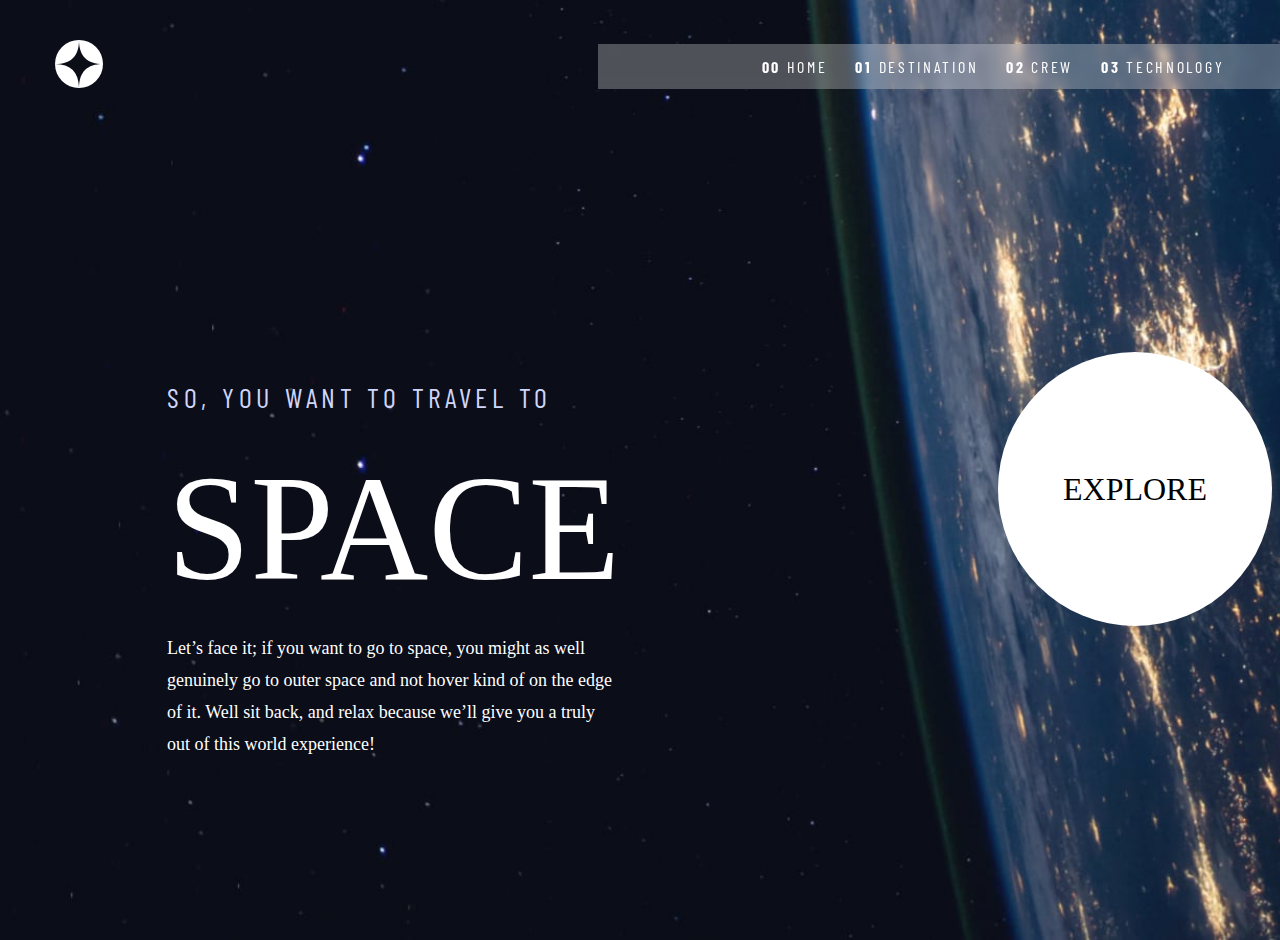
==== index.html @ a511d843 "destination pages" ====
<!DOCTYPE html>
<html lang="pt-br">

<head>
  <meta charset="UTF-8">
  <meta name="viewport" content="width=device-width, initial-scale=1.0">
  <link rel="stylesheet" href="./css/style.css">
  <link rel="icon" type="image/png" sizes="32x32" href="./assets/favicon-32x32.png">
  
  <title>Frontend Mentor | Space tourism website</title>
</head>

<body>

  <header class="flex-container">
    <section class="logo"><img src="./assets/shared/logo.svg" alt=""></section>
    <nav id='menu'>
      <ul>
        <li><a id="btn-01" href='./index.html'><b>00</b> Home</a></li>
        <li><a id="btn-02" href='./destination-moon.html'><b>01</b> Destination</a></li>
        <li><a id="btn-03" href='http://'><b>02</b> Crew</a></li>
        <li><a id="btn-04" href='http://'><b>03</b> Technology</a></li>
      </ul>
    </nav>
  </header>
  <main>
    <section class="description">
      <p class="title">
        So, you want to travel to
      </p>
      <p class="space">
        Space
      </p>
      <p class="text">
        Let’s face it; if you want to go to space, you might as well genuinely go to
        outer space and not hover kind of on the edge of it. Well sit back, and relax
        because we’ll give you a truly out of this world experience!
      </p>
    </section>
    <section>
      <div class="circle">explore</div>
    </section>
  </main>



</body>

</html>
---- css/style.css ----
@import url('https://fonts.googleapis.com/css2?family=Inconsolata:wght@200;300;400&family=Inter&family=Montserrat:wght@100;400&family=Outfit:wght@300;400;600&display=swap');
@import url('https://fonts.googleapis.com/css2?family=Barlow+Condensed&family=Inconsolata:wght@200;300;400&family=Inter&family=Montserrat:wght@100;400&family=Outfit:wght@300;400;600&display=swap');

body {
	background-image: url('../assets/home/background-home-desktop.jpg');
	background-size: cover;
	background-repeat: no-repeat;
	margin: auto;
	width: 1440px;
	height: 900px;
}

header {
	margin-top: 40px;
	margin-left: 55px;
	display: flex;
	justify-content: space-between;
	align-items: center;
}
main {
	display: flex;
	margin: 260px 168px 131px 167px;
	justify-content: space-between;
}

#menu {
	font-family: 'Barlow Condensed';
	font-size: 16px;
	line-height: 19px;
	letter-spacing: 2.7px;
	color: #FFFFFF;
	background: #ffffff48;
	backdrop-filter: blur(5px);
	text-transform: uppercase;
	width: 50%;
	display: flex;
	align-items: center;
	padding-left: 150px;
}



.title {
	height: 34px;
	text-transform: uppercase;
	font-family: 'Barlow Condensed';
	font-style: normal;
	font-weight: normal;
	font-size: 28px;
	line-height: 34px;
	letter-spacing: 4.725px;
	color: #D0D6F9;
}

.space {
	margin: 0;
	text-transform: uppercase;
	font-family: 'Bellefair';
	font-style: normal;
	font-weight: normal;
	font-size: 150px;
	line-height: 172px;
	/* identical to box height */
	color: #FFFFFF;
}

.description {
	font-family: Barlow;
	font-style: normal;
	font-weight: normal;
	font-size: 18px;
	line-height: 32px;
	color: #D0D6F9;
}

.circle {
	font-family: 'Bellefair';
	font-size: 32px;
	text-transform: uppercase;
	width: 274px;
	height: 274px;
	border-radius: 50%;
	color: black;
	line-height: 274px;
	text-align: center;
	background: white;
}
.circle:hover{
	cursor: pointer;
	box-shadow: 0px 0px 0px 50px rgba(255, 255, 255, 0.158);
}
.description {
	width: 450px;
	height: 382px;
	color: white;
}

#menu ul,
#menu li {
	margin: 0 auto;
	padding: 0;
	list-style: none
}

#menu ul {
	width: 100%;
}

#menu li {
	float: left;
	display: inline;
	position: relative;
}

#menu a {
	display: block;
	line-height: 45px;
	padding: 0 14px;
	text-decoration: none;
	color: #FFFFFF;
	font-size: 16px;
}

#menu a.dropdown-arrow:after {
	content: "\25BE";
	margin-left: 5px;
}

#menu li a:hover {
	color: #d0d6f9;
	border-bottom: #8b8d92;
	border-bottom-style: solid;
	transition: 0.1s
}

/* @media screen and (max-width: 800px) {
	#menu {
		position: relative
	}

	#menu ul {
		background: #111;
		position: absolute;
		top: 100%;
		right: 0;
		left: 0;
		z-index: 3;
		height: auto;
		display: none
	}

	#menu ul.sub-menus {
		width: 100%;
		position: static;
	}

	#menu ul.sub-menus a {
		padding-left: 30px;
	}

	#menu li {
		display: block;
		float: none;
		width: auto;
	}

	#menu input,
	#menu label {
		position: absolute;
		top: 0;
		left: 0;
		display: block
	}

	#menu input {
		z-index: 4
	}

	#menu input:checked+label {
		color: white
	}

	#menu input:checked+label:before {
		content: "\00d7"
	}

	#menu input:checked~ul {
		display: block
	} 

}
	*/
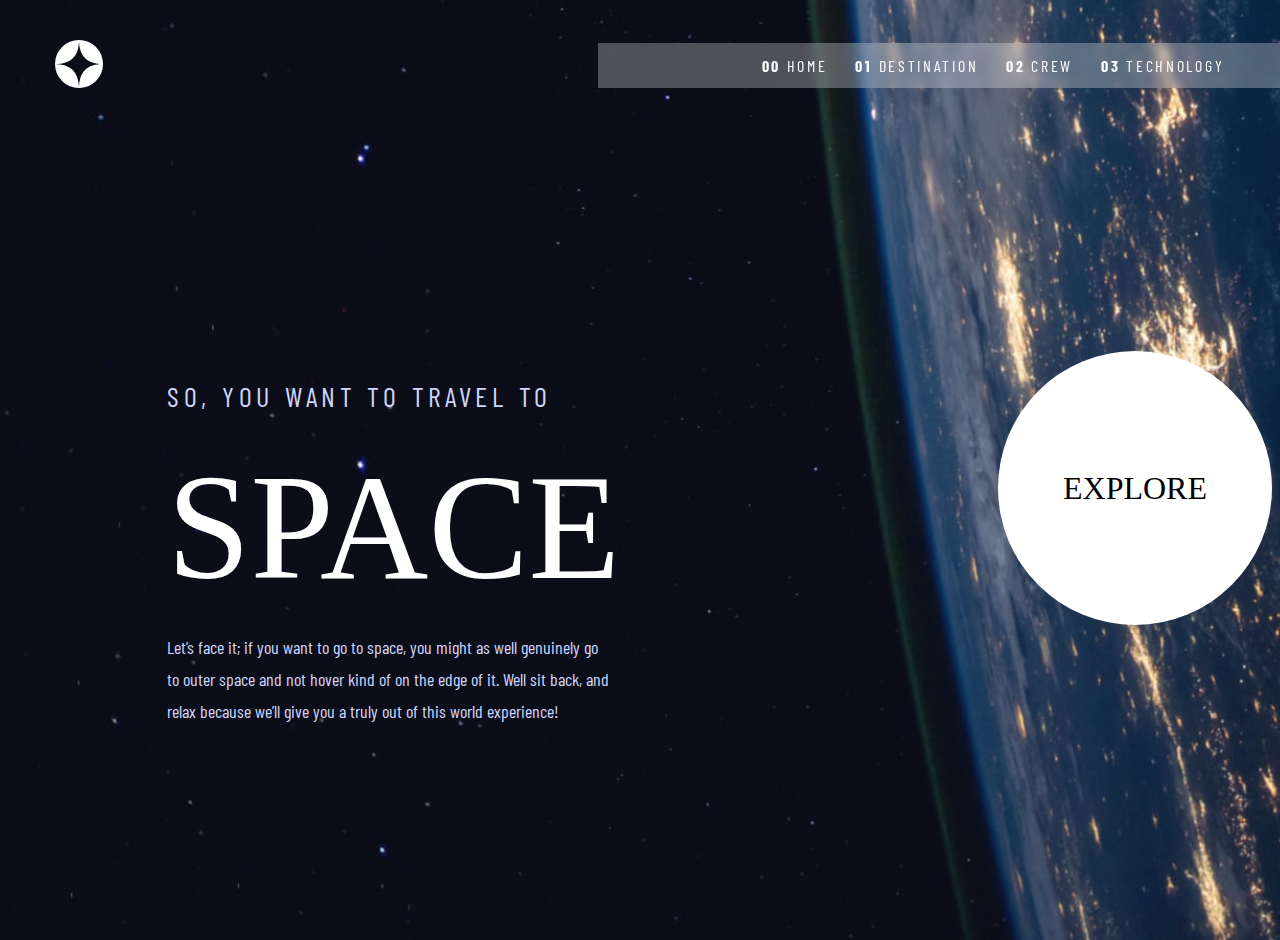
==== commit a2470637: "home page update" ====
--- a/index.html
+++ b/index.html
@@ -5,6 +5,7 @@
   <meta charset="UTF-8">
   <meta name="viewport" content="width=device-width, initial-scale=1.0">
   <link rel="stylesheet" href="./css/style.css">
+  <link rel="stylesheet" href="./css/menu.css">
   <link rel="icon" type="image/png" sizes="32x32" href="./assets/favicon-32x32.png">
   
   <title>Frontend Mentor | Space tourism website</title>
@@ -18,12 +19,14 @@
       <ul>
         <li><a id="btn-01" href='./index.html'><b>00</b> Home</a></li>
         <li><a id="btn-02" href='./destination-moon.html'><b>01</b> Destination</a></li>
-        <li><a id="btn-03" href='http://'><b>02</b> Crew</a></li>
-        <li><a id="btn-04" href='http://'><b>03</b> Technology</a></li>
+        <li><a id="btn-03" href='./crew-commander.html'><b>02</b> Crew</a></li>
+        <li><a id="btn-04" href='./technology-capsule.html'><b>03</b> Technology</a></li>
       </ul>
     </nav>
   </header>
+
   <main>
+
     <section class="description">
       <p class="title">
         So, you want to travel to
@@ -37,13 +40,11 @@
         because we’ll give you a truly out of this world experience!
       </p>
     </section>
+  
     <section>
       <div class="circle">explore</div>
     </section>
+  
   </main>
-
-
-
 </body>
-
 </html>--- a/css/style.css
+++ b/css/style.css
@@ -1,5 +1,9 @@
-@import url('https://fonts.googleapis.com/css2?family=Inconsolata:wght@200;300;400&family=Inter&family=Montserrat:wght@100;400&family=Outfit:wght@300;400;600&display=swap');
 @import url('https://fonts.googleapis.com/css2?family=Barlow+Condensed&family=Inconsolata:wght@200;300;400&family=Inter&family=Montserrat:wght@100;400&family=Outfit:wght@300;400;600&display=swap');
+
+* {
+	text-transform: uppercase;
+	font-family: 'Barlow Condensed';
+}
 
 body {
 	background-image: url('../assets/home/background-home-desktop.jpg');
@@ -17,35 +21,17 @@
 	justify-content: space-between;
 	align-items: center;
 }
+
 main {
 	display: flex;
 	margin: 260px 168px 131px 167px;
 	justify-content: space-between;
 }
-
-#menu {
-	font-family: 'Barlow Condensed';
-	font-size: 16px;
-	line-height: 19px;
-	letter-spacing: 2.7px;
-	color: #FFFFFF;
-	background: #ffffff48;
-	backdrop-filter: blur(5px);
-	text-transform: uppercase;
-	width: 50%;
-	display: flex;
-	align-items: center;
-	padding-left: 150px;
+.description {
+	width: 444px;
+	height: 382px;
 }
-
-
-
 .title {
-	height: 34px;
-	text-transform: uppercase;
-	font-family: 'Barlow Condensed';
-	font-style: normal;
-	font-weight: normal;
 	font-size: 28px;
 	line-height: 34px;
 	letter-spacing: 4.725px;
@@ -53,24 +39,19 @@
 }
 
 .space {
+	font-family: 'Bellefair';
+	height: 172px;
+	line-height: 172px;
 	margin: 0;
-	text-transform: uppercase;
-	font-family: 'Bellefair';
-	font-style: normal;
-	font-weight: normal;
 	font-size: 150px;
-	line-height: 172px;
-	/* identical to box height */
 	color: #FFFFFF;
 }
 
-.description {
-	font-family: Barlow;
-	font-style: normal;
-	font-weight: normal;
+.text {
 	font-size: 18px;
 	line-height: 32px;
 	color: #D0D6F9;
+	text-transform: none;
 }
 
 .circle {
@@ -85,53 +66,15 @@
 	text-align: center;
 	background: white;
 }
-.circle:hover{
+
+.circle:hover {
 	cursor: pointer;
 	box-shadow: 0px 0px 0px 50px rgba(255, 255, 255, 0.158);
 }
-.description {
-	width: 450px;
-	height: 382px;
-	color: white;
-}
 
-#menu ul,
-#menu li {
-	margin: 0 auto;
-	padding: 0;
-	list-style: none
-}
 
-#menu ul {
-	width: 100%;
-}
 
-#menu li {
-	float: left;
-	display: inline;
-	position: relative;
-}
 
-#menu a {
-	display: block;
-	line-height: 45px;
-	padding: 0 14px;
-	text-decoration: none;
-	color: #FFFFFF;
-	font-size: 16px;
-}
-
-#menu a.dropdown-arrow:after {
-	content: "\25BE";
-	margin-left: 5px;
-}
-
-#menu li a:hover {
-	color: #d0d6f9;
-	border-bottom: #8b8d92;
-	border-bottom-style: solid;
-	transition: 0.1s
-}
 
 /* @media screen and (max-width: 800px) {
 	#menu {
--- a/css/menu.css
+++ b/css/menu.css
@@ -0,0 +1,58 @@
+@import url('https://fonts.googleapis.com/css2?family=Barlow+Condensed&family=Inconsolata:wght@200;300;400&family=Inter&family=Montserrat:wght@100;400&family=Outfit:wght@300;400;600&display=swap');
+
+#menu {
+	font-family: 'Barlow Condensed';
+	font-size: 16px;
+	line-height: 19px;
+	letter-spacing: 2.7px;
+	background: #ffffff48;
+	backdrop-filter: blur(5px);
+	width: 50%;
+	display: flex;
+	align-items: center;
+	padding-left: 150px;
+}
+
+#menu ul,
+#menu li {
+	margin: 0 auto;
+	padding: 0;
+	list-style: none;
+			
+}
+
+#menu ul {
+	width: 100%;
+}
+
+#menu li {
+	
+	float: left;
+	display: inline;
+	position: relative;
+}
+
+#menu a {
+	color: white; 
+	display: block;
+	line-height: 45px;
+	padding: 0 14px;
+	text-decoration: none;
+	font-size: 16px;
+}
+
+#menu a.dropdown-arrow:after {
+	content: "\25BE";
+	margin-left: 5px;
+}
+
+#menu a:hover{
+	color: #d0d6f9;
+	border-bottom: #8b8d92;
+	border-bottom-style: solid;
+	transition: 0.1s
+}
+#menu li a:active{
+	color: white;
+}
+
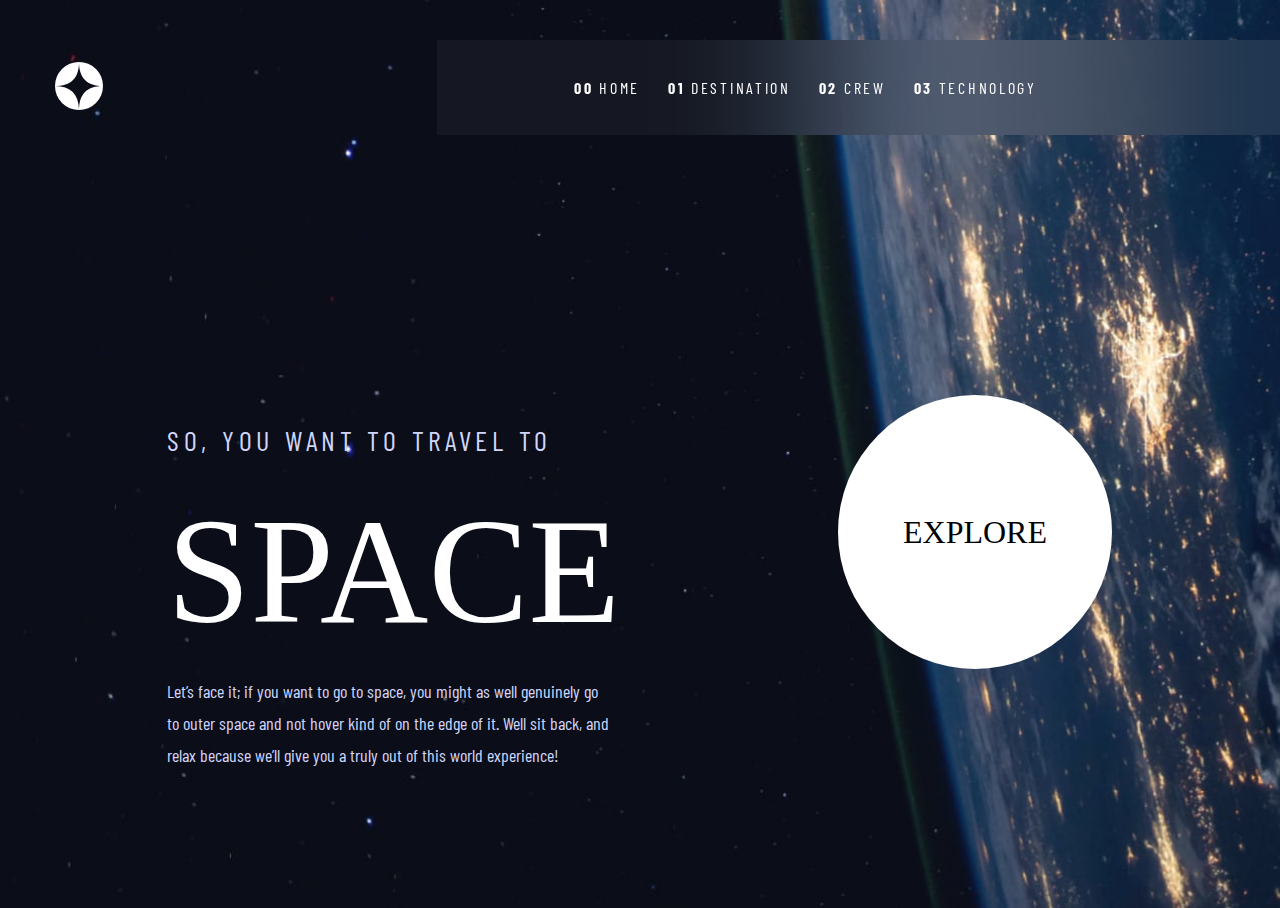
==== commit 69db8370: "change in menu style" ====
--- a/index.html
+++ b/index.html
@@ -17,10 +17,10 @@
     <section class="logo"><img src="./assets/shared/logo.svg" alt=""></section>
     <nav id='menu'>
       <ul>
-        <li><a id="btn-01" href='./index.html'><b>00</b> Home</a></li>
-        <li><a id="btn-02" href='./destination-moon.html'><b>01</b> Destination</a></li>
-        <li><a id="btn-03" href='./crew-commander.html'><b>02</b> Crew</a></li>
-        <li><a id="btn-04" href='./technology-capsule.html'><b>03</b> Technology</a></li>
+        <li ><a id="btn-01" href='./index.html'><b class="number-menu">00</b> Home</a></li>
+        <li ><a id="btn-02" href='./destination-moon.html'><b class="number-menu">01</b> Destination</a></li>
+        <li ><a id="btn-03" href='./crew-commander.html'><b class="number-menu">02</b> Crew</a></li>
+        <li ><a id="btn-04" href='./technology-capsule.html'><b class="number-menu">03</b> Technology</a></li>
       </ul>
     </nav>
   </header>
--- a/css/style.css
+++ b/css/style.css
@@ -10,8 +10,6 @@
 	background-size: cover;
 	background-repeat: no-repeat;
 	margin: auto;
-	width: 1440px;
-	height: 900px;
 }
 
 header {
@@ -27,10 +25,12 @@
 	margin: 260px 168px 131px 167px;
 	justify-content: space-between;
 }
+
 .description {
 	width: 444px;
 	height: 382px;
 }
+
 .title {
 	font-size: 28px;
 	line-height: 34px;
@@ -73,7 +73,60 @@
 }
 
 
+/* responsive to tablet */
 
+@media screen and (min-width:768px) and (max-width:1023px) {
+	body {
+		background-image: url('../assets/home/background-home-tablet.jpg');
+		width: 768px;
+		background-size: cover;
+		background-repeat: no-repeat;
+	}
+
+	.flex-container {
+		margin-top: 0;
+	}
+
+	main {
+		display: flex;
+		flex-direction: column;
+		align-items: center;
+		margin-top: 106px;
+	}
+
+	.description {
+		margin-bottom: 156px;
+		text-align: center;
+
+	}
+
+	.title {
+		height: 24px;
+		font-size: 20px;
+		line-height: 24px;
+		letter-spacing: 3.375px;
+	}
+
+	.text {
+		height: 112px;
+		font-size: 16px;
+		line-height: 28px;
+	}
+
+	.circle {
+		margin-bottom: 90px;
+	}
+
+	header {
+		justify-content: space-between;
+		align-items: center;
+	}
+
+	.number-menu {
+		display: none;
+	}
+
+}
 
 
 /* @media screen and (max-width: 800px) {
--- a/css/menu.css
+++ b/css/menu.css
@@ -5,12 +5,17 @@
 	font-size: 16px;
 	line-height: 19px;
 	letter-spacing: 2.7px;
-	background: #ffffff48;
-	backdrop-filter: blur(5px);
-	width: 50%;
-	display: flex;
-	align-items: center;
-	padding-left: 150px;
+	background: rgba(255, 255, 255, 0.04);
+	backdrop-filter: blur(81.5485px);
+	width: 720px;
+	padding-left: 123px;
+}
+
+#btn-01:hover,#btn-02:hover,#btn-03:hover,#btn-04:hover{
+	color: #d0d6f9;
+	border-bottom: #8b8d92;
+	border-bottom-style: solid;
+	transition: 0.1s
 }
 
 #menu ul,
@@ -18,7 +23,7 @@
 	margin: 0 auto;
 	padding: 0;
 	list-style: none;
-			
+
 }
 
 #menu ul {
@@ -26,14 +31,15 @@
 }
 
 #menu li {
-	
 	float: left;
 	display: inline;
 	position: relative;
 }
 
 #menu a {
-	color: white; 
+	margin-top: 25px;
+	height: 70px;
+	color: white;
 	display: block;
 	line-height: 45px;
 	padding: 0 14px;
@@ -45,14 +51,3 @@
 	content: "\25BE";
 	margin-left: 5px;
 }
-
-#menu a:hover{
-	color: #d0d6f9;
-	border-bottom: #8b8d92;
-	border-bottom-style: solid;
-	transition: 0.1s
-}
-#menu li a:active{
-	color: white;
-}
-
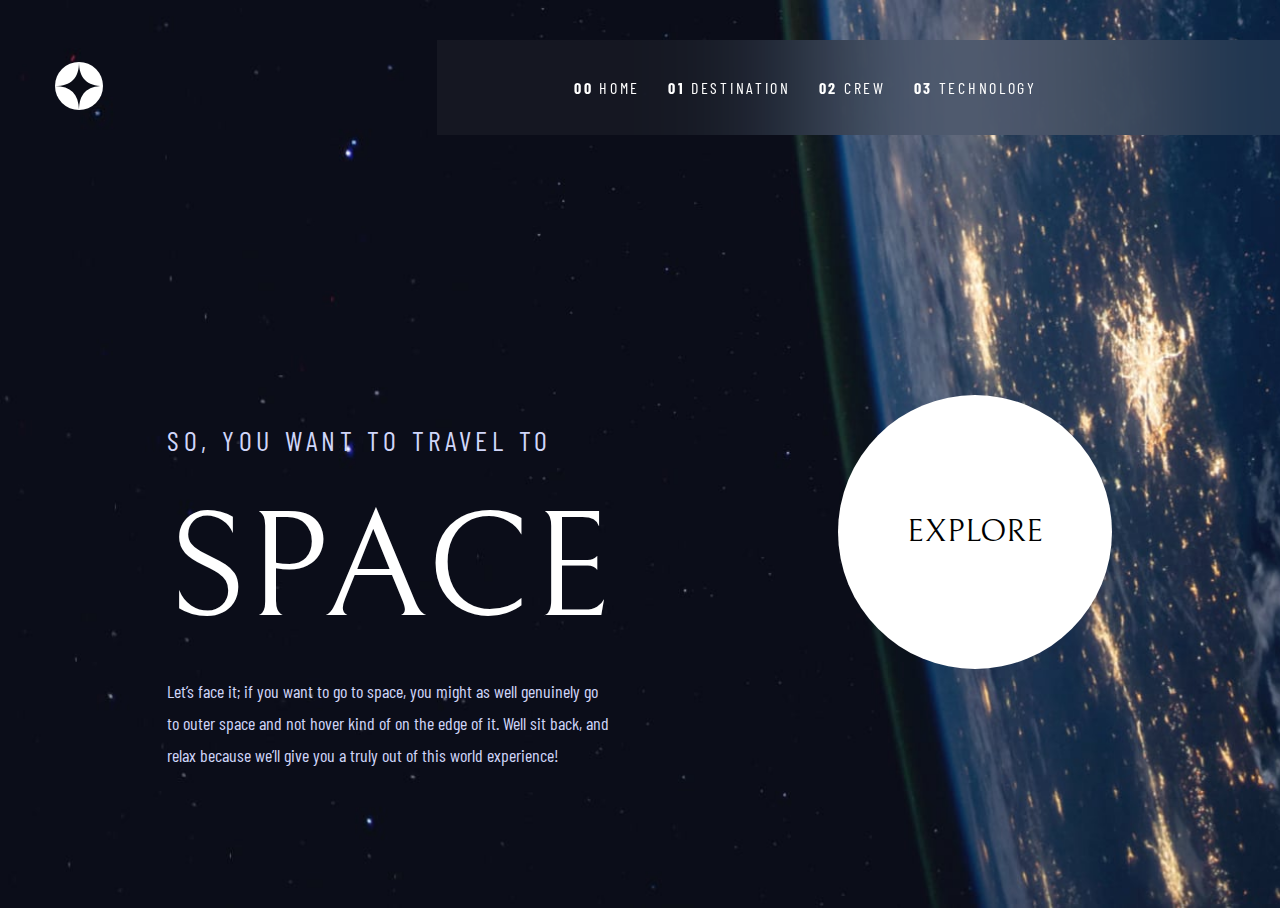
==== commit 3eb29510: "responsive to mobile" ====
--- a/index.html
+++ b/index.html
@@ -6,6 +6,7 @@
   <meta name="viewport" content="width=device-width, initial-scale=1.0">
   <link rel="stylesheet" href="./css/style.css">
   <link rel="stylesheet" href="./css/menu.css">
+  <script src="./js/script.js"></script>
   <link rel="icon" type="image/png" sizes="32x32" href="./assets/favicon-32x32.png">
   
   <title>Frontend Mentor | Space tourism website</title>
@@ -14,8 +15,9 @@
 <body>
 
   <header class="flex-container">
-    <section class="logo"><img src="./assets/shared/logo.svg" alt=""></section>
+    <section class="logo"><img id="img-logo" src="./assets/shared/logo.svg" alt=""></section>
     <nav id='menu'>
+      <input type='checkbox' id='responsive-menu' onclick='updatemenu()'><label></label>
       <ul>
         <li ><a id="btn-01" href='./index.html'><b class="number-menu">00</b> Home</a></li>
         <li ><a id="btn-02" href='./destination-moon.html'><b class="number-menu">01</b> Destination</a></li>
--- a/css/style.css
+++ b/css/style.css
@@ -1,4 +1,4 @@
-@import url('https://fonts.googleapis.com/css2?family=Barlow+Condensed&family=Inconsolata:wght@200;300;400&family=Inter&family=Montserrat:wght@100;400&family=Outfit:wght@300;400;600&display=swap');
+@import url('https://fonts.googleapis.com/css2?family=Barlow&family=Barlow+Condensed&family=Bellefair&display=swap');
 
 * {
 	text-transform: uppercase;
@@ -39,7 +39,7 @@
 }
 
 .space {
-	font-family: 'Bellefair';
+	font-family: 'Bellefair', serif;
 	height: 172px;
 	line-height: 172px;
 	margin: 0;
@@ -55,7 +55,7 @@
 }
 
 .circle {
-	font-family: 'Bellefair';
+	font-family: 'Bellefair', serif;
 	font-size: 32px;
 	text-transform: uppercase;
 	width: 274px;
@@ -79,12 +79,10 @@
 	body {
 		background-image: url('../assets/home/background-home-tablet.jpg');
 		width: 768px;
-		background-size: cover;
-		background-repeat: no-repeat;
 	}
 
 	.flex-container {
-		margin-top: 0;
+		margin: 0;
 	}
 
 	main {
@@ -92,6 +90,11 @@
 		flex-direction: column;
 		align-items: center;
 		margin-top: 106px;
+	}
+
+
+	.logo {
+		margin-left: 39px;
 	}
 
 	.description {
@@ -117,72 +120,75 @@
 		margin-bottom: 90px;
 	}
 
-	header {
-		justify-content: space-between;
-		align-items: center;
-	}
-
 	.number-menu {
 		display: none;
 	}
 
 }
 
+/* responsive to mobile */
 
-/* @media screen and (max-width: 800px) {
-	#menu {
-		position: relative
+@media screen and (max-width: 767px) {
+	body {
+		background-image: url('../assets/home/background-home-mobile.jpg');
+		width: 375px;
 	}
 
-	#menu ul {
-		background: #111;
-		position: absolute;
-		top: 100%;
-		right: 0;
-		left: 0;
-		z-index: 3;
-		height: auto;
-		display: none
+	main {
+		display: flex;
+		flex-direction: column;
+		align-items: center;
+		margin-top: 106px;
 	}
 
-	#menu ul.sub-menus {
-		width: 100%;
-		position: static;
+	.flex-container {
+		margin: 24px;
 	}
 
-	#menu ul.sub-menus a {
-		padding-left: 30px;
+
+	#img-logo,
+	.logo {
+		width: 40px;
+		height: 40px;
 	}
 
-	#menu li {
-		display: block;
-		float: none;
-		width: auto;
+
+	.description {
+		width: 327px;
+		height: 276px;
+		margin-bottom: 156px;
+		text-align: center;
+
+
 	}
 
-	#menu input,
-	#menu label {
-		position: absolute;
-		top: 0;
-		left: 0;
-		display: block
+	.title {
+		height: 19px;
+		font-size: 16px;
+		line-height: 19px;
+		letter-spacing: 2.7px;
 	}
 
-	#menu input {
-		z-index: 4
+	.text {
+		font-size: 15px;
+		line-height: 25px;
 	}
 
-	#menu input:checked+label {
-		color: white
+	.circle {
+		width: 150px;
+		height: 150px;
+		left: 113px;
+		top: 469px;
+		line-height: 150px;
+		font-size: 20px;
 	}
 
-	#menu input:checked+label:before {
-		content: "\00d7"
+	.space {
+		font-size: 80px;
+		line-height: 100px;
 	}
 
-	#menu input:checked~ul {
-		display: block
-	} 
-
-}
-	*/+	.number-menu {
+		display: none;
+	}
+}--- a/css/menu.css
+++ b/css/menu.css
@@ -1,7 +1,6 @@
-@import url('https://fonts.googleapis.com/css2?family=Barlow+Condensed&family=Inconsolata:wght@200;300;400&family=Inter&family=Montserrat:wght@100;400&family=Outfit:wght@300;400;600&display=swap');
+@import url('https://fonts.googleapis.com/css2?family=Barlow+Condensed');
 
 #menu {
-	font-family: 'Barlow Condensed';
 	font-size: 16px;
 	line-height: 19px;
 	letter-spacing: 2.7px;
@@ -11,7 +10,10 @@
 	padding-left: 123px;
 }
 
-#btn-01:hover,#btn-02:hover,#btn-03:hover,#btn-04:hover{
+#btn-01:hover,
+#btn-02:hover,
+#btn-03:hover,
+#btn-04:hover {
 	color: #d0d6f9;
 	border-bottom: #8b8d92;
 	border-bottom-style: solid;
@@ -51,3 +53,158 @@
 	content: "\25BE";
 	margin-left: 5px;
 }
+
+#menu li a:hover {
+	color: #D0D6F9;
+	background: #252833;
+	border-bottom-style: solid;
+
+}
+
+#menu input {
+	display: none;
+	margin: 0;
+	padding: 0;
+	height: 80px;
+	width: 100%;
+	opacity: 0;
+	cursor: pointer
+}
+
+#menu label {
+	display: none;
+	line-height: 80px;
+	text-align: center;
+	position: absolute;
+	left: 35px
+}
+
+#menu label:before {
+	font-size: 1.6em;
+	content: "\2261";
+	margin-left: 20px;
+}
+
+#menu ul.sub-menus {
+	height: auto;
+	overflow: hidden;
+	width: 170px;
+	background: #444444;
+	position: absolute;
+	z-index: 99;
+	display: none;
+}
+
+#menu ul.sub-menus li {
+	display: block;
+	width: 100%;
+}
+
+#menu ul.sub-menus a {
+	color: #FFFFFF;
+	font-size: 16px;
+}
+
+#menu li:hover ul.sub-menus {
+	display: block
+}
+
+#menu ul.sub-menus a:hover {
+	background: #F2F2F2;
+	color: #444444;
+}
+
+.page-name {
+	margin-top: 212px;
+	margin-left: 150px;
+	font-size: 28px;
+	line-height: 34px;
+	letter-spacing: 4.725px;
+}
+
+.number {
+	display: inline;
+	mix-blend-mode: normal;
+	opacity: 0.25;
+}
+
+.page-name,
+.number,
+#menu {
+	font-family: 'Barlow Condensed', sans-serif;
+	text-transform: uppercase;
+	color: white;
+}
+
+@media screen and (min-width:768px) and (max-width:1023px) {
+	#menu {
+		width: 500px;
+		height: 96px;
+		padding-left: 48px;
+	}
+}
+
+@media screen and (max-width: 760px) {
+	#menu {
+		position: relative;
+		background: none;
+		width: 24px;
+		padding-left: 0;
+
+	}
+
+	#menu ul {
+		background: #e0dddd;
+		position: absolute;
+		top: 100%;
+		right: 0;
+		left: 0;
+		z-index: 3;
+		height: auto;
+		display: none
+	}
+
+	#menu ul.sub-menus {
+		width: 100%;
+		position: static;
+	}
+
+	#menu ul.sub-menus a {
+		padding-left: 30px;
+	}
+
+	#menu li {
+		display: block;
+		float: none;
+		width: auto;
+	}
+
+	#menu input,
+	#menu label {
+		position: absolute;
+		left: 0;
+		display:contents;
+	}
+
+	#menu input {
+		z-index: 4;
+	}
+
+	#menu input:checked+label {
+		color: white
+	}
+
+	#menu input:checked+label:before {
+		content: "\00d7"
+
+	}
+
+	#menu input:checked~ul {
+		display: block
+	}
+
+	.flex-container{
+		margin: 24px;
+	}
+
+}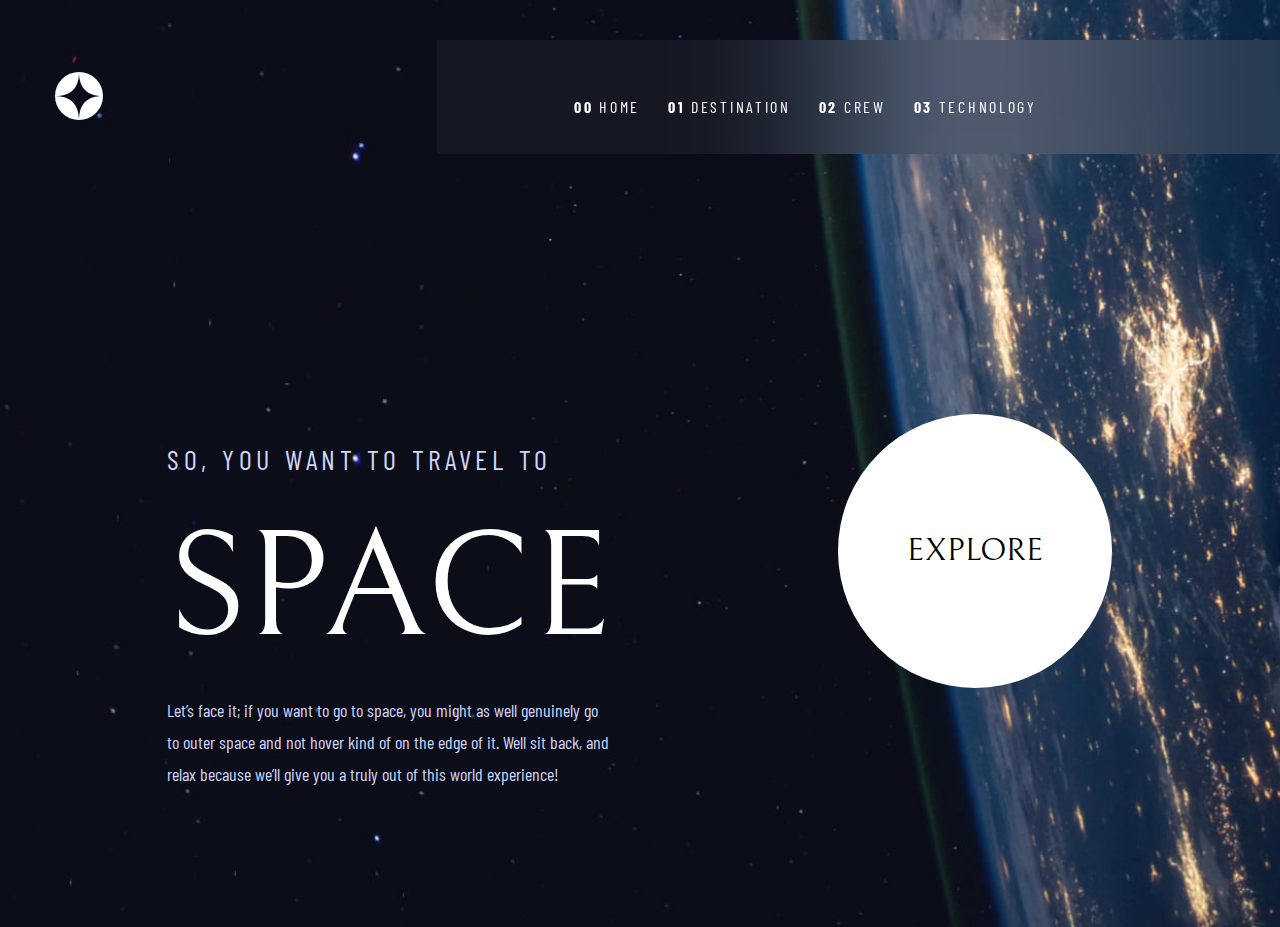
==== commit 8b3e9e50: "menu responsive for mobile" ====
--- a/index.html
+++ b/index.html
@@ -16,16 +16,17 @@
 
   <header class="flex-container">
     <section class="logo"><img id="img-logo" src="./assets/shared/logo.svg" alt=""></section>
-    <nav id='menu'>
-      <input type='checkbox' id='responsive-menu' onclick='updatemenu()'><label></label>
-      <ul>
-        <li ><a id="btn-01" href='./index.html'><b class="number-menu">00</b> Home</a></li>
-        <li ><a id="btn-02" href='./destination-moon.html'><b class="number-menu">01</b> Destination</a></li>
-        <li ><a id="btn-03" href='./crew-commander.html'><b class="number-menu">02</b> Crew</a></li>
-        <li ><a id="btn-04" href='./technology-capsule.html'><b class="number-menu">03</b> Technology</a></li>
-      </ul>
-    </nav>
-  </header>
+    <nav id='menu' class="menu-responsive">
+      <input type='checkbox' id='responsive-menu' onclick='updatemenu()'>
+      <label></label>
+        <ul>
+          <li ><a id="btn-01" href='./index.html'><b class="number-menu">00</b> Home</a></li>
+          <li ><a id="btn-02" href='./destination-moon.html'><b class="number-menu">01</b> Destination</a></li>
+          <li ><a id="btn-03" href='./crew-commander.html'><b class="number-menu">02</b> Crew</a></li>
+          <li ><a id="btn-04" href='./technology-capsule.html'><b class="number-menu">03</b> Technology</a></li>
+        </ul>
+      </nav>
+    </header>
 
   <main>
 
--- a/css/style.css
+++ b/css/style.css
@@ -131,7 +131,7 @@
 @media screen and (max-width: 767px) {
 	body {
 		background-image: url('../assets/home/background-home-mobile.jpg');
-		width: 375px;
+		width: 320px;
 	}
 
 	main {
--- a/css/menu.css
+++ b/css/menu.css
@@ -51,39 +51,18 @@
 
 #menu a.dropdown-arrow:after {
 	content: "\25BE";
-	margin-left: 5px;
-}
-
-#menu li a:hover {
-	color: #D0D6F9;
-	background: #252833;
-	border-bottom-style: solid;
-
 }
 
 #menu input {
-	display: none;
-	margin: 0;
-	padding: 0;
-	height: 80px;
-	width: 100%;
 	opacity: 0;
 	cursor: pointer
 }
 
 #menu label {
-	display: none;
-	line-height: 80px;
-	text-align: center;
 	position: absolute;
-	left: 35px
 }
 
-#menu label:before {
-	font-size: 1.6em;
-	content: "\2261";
-	margin-left: 20px;
-}
+
 
 #menu ul.sub-menus {
 	height: auto;
@@ -91,7 +70,6 @@
 	width: 170px;
 	background: #444444;
 	position: absolute;
-	z-index: 99;
 	display: none;
 }
 
@@ -144,28 +122,34 @@
 	}
 }
 
-@media screen and (max-width: 760px) {
+@media screen and (max-width: 767px) {
+	#menu label:before {
+		font-size: 3.3em;
+		content: "\2263";
+	}
+
 	#menu {
 		position: relative;
 		background: none;
-		width: 24px;
+		backdrop-filter: unset;
+		width: 40px;
+		height: 40px;
 		padding-left: 0;
-
 	}
 
+	#menu a {
+		height: 19px;
+		padding: 0px;
+	}
+	
 	#menu ul {
-		background: #e0dddd;
+		backdrop-filter: blur(1.4px);
 		position: absolute;
-		top: 100%;
-		right: 0;
-		left: 0;
-		z-index: 3;
-		height: auto;
-		display: none
+		display: none;
 	}
 
 	#menu ul.sub-menus {
-		width: 100%;
+
 		position: static;
 	}
 
@@ -174,20 +158,19 @@
 	}
 
 	#menu li {
-		display: block;
+		margin: 32px 0 0 0;
 		float: none;
-		width: auto;
 	}
 
 	#menu input,
 	#menu label {
 		position: absolute;
-		left: 0;
-		display:contents;
+		display: block;
 	}
-
+	
 	#menu input {
 		z-index: 4;
+
 	}
 
 	#menu input:checked+label {
@@ -203,8 +186,13 @@
 		display: block
 	}
 
-	.flex-container{
-		margin: 24px;
+	#btn-01:hover,
+	#btn-02:hover,
+	#btn-03:hover,
+	#btn-04:hover {
+		color: #d0d6f9;
+		border-bottom-style: none;
+		transition: 0.1s
 	}
 
 }